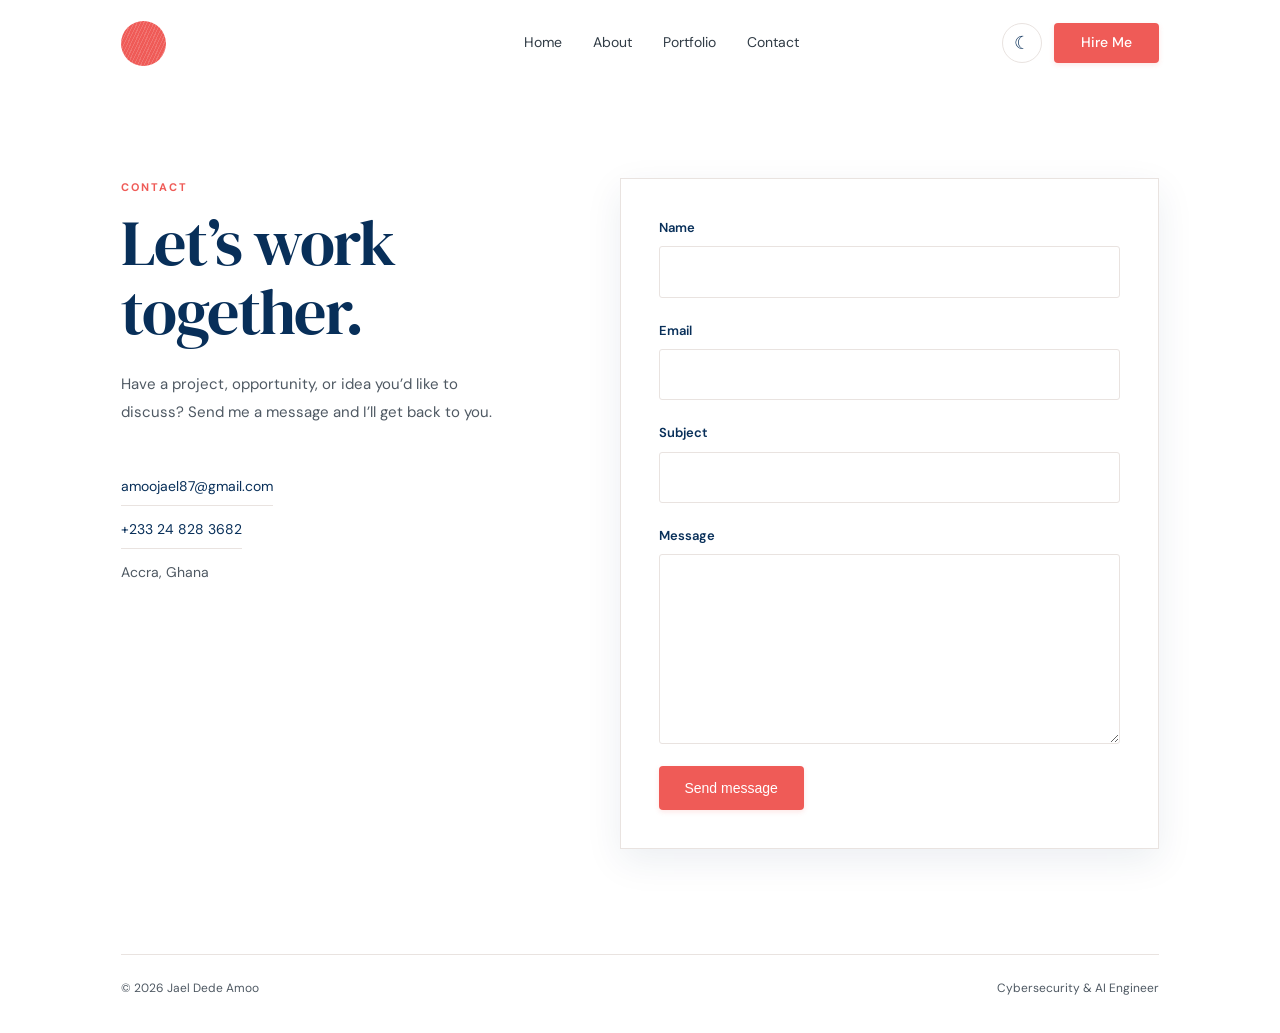
==== contact.html @ a6d91d96 "Add Formspree contact page" ====
<!DOCTYPE html>
<html lang="en">
<head>
  <meta charset="UTF-8" />
  <meta name="viewport" content="width=device-width, initial-scale=1.0" />
  <meta name="description" content="Contact Jael Dede Amoo — Cybersecurity & AI Engineer." />
  <title>Contact | Jael Dede Amoo</title>
  <link rel="preconnect" href="https://fonts.googleapis.com" />
  <link rel="preconnect" href="https://fonts.gstatic.com" crossorigin />
  <link href="https://fonts.googleapis.com/css2?family=DM+Sans:wght@400;500;600;700&family=DM+Serif+Display&display=swap" rel="stylesheet" />
  <link rel="stylesheet" href="styles.css" />
</head>
<body>
  <header class="site-header">
    <a class="brand" href="index.html#home" aria-label="Jael Dede Amoo home"></a>

    <nav class="nav" aria-label="Primary navigation">
      <a href="index.html#home">Home</a>
      <a href="index.html#about">About</a>
      <a href="index.html#portfolio">Portfolio</a>
      <a href="contact.html" aria-current="page">Contact</a>
    </nav>

    <div class="header-actions">
      <button class="theme-toggle" id="theme-toggle" type="button" aria-label="Switch to dark mode" title="Switch to dark mode">
        <span id="theme-icon" aria-hidden="true">☾</span>
      </button>
      <a class="button button-small" href="contact.html">Hire Me</a>
    </div>
  </header>

  <main class="contact-page">
    <section class="contact-hero">
      <div class="contact-intro">
        <div class="section-label">CONTACT</div>
        <h1>Let’s work together.</h1>
        <p>
          Have a project, opportunity, or idea you’d like to discuss?
          Send me a message and I’ll get back to you.
        </p>

        <div class="contact-info">
          <a href="mailto:amoojael87@gmail.com">amoojael87@gmail.com</a>
          <a href="tel:+233248283682">+233 24 828 3682</a>
          <span>Accra, Ghana</span>
        </div>
      </div>

      <form class="contact-form" action="https://formspree.io/f/mwlpyzjj" method="POST">
        <div class="form-field">
          <label for="name">Name</label>
          <input id="name" type="text" name="name" autocomplete="name" required />
        </div>

        <div class="form-field">
          <label for="email">Email</label>
          <input id="email" type="email" name="email" autocomplete="email" required />
        </div>

        <div class="form-field">
          <label for="subject">Subject</label>
          <input id="subject" type="text" name="subject" required />
        </div>

        <div class="form-field">
          <label for="message">Message</label>
          <textarea id="message" name="message" rows="7" required></textarea>
        </div>

        <button class="button contact-submit" type="submit">Send message</button>
      </form>
    </section>
  </main>

  <footer>
    <span>© <span id="year"></span> Jael Dede Amoo</span>
    <span>Cybersecurity &amp; AI Engineer</span>
  </footer>

  <script src="script.js"></script>
</body>
</html>
---- styles.css ----
:root {
  color-scheme: light;
  --background: #ffffff;
  --navy: #082f59;
  --coral: #ef5b57;
  --body: #4f5963;
  --line: #e9e3e0;
  --white: #ffffff;
  --surface: #ffffff;
  --input: #ffffff;
  --shadow: rgba(8, 47, 89, .08);
}

* {
  box-sizing: border-box;
  margin: 0;
  padding: 0;
}

html {
  scroll-behavior: smooth;
}

body {
  background: var(--background);
  color: var(--navy);
  font-family: "DM Sans", sans-serif;
  line-height: 1.65;
}

a {
  color: inherit;
  text-decoration: none;
}

.site-header {
  width: 100%;
  max-width: 1200px;
  height: 86px;
  margin: 0 auto;
  padding: 0 81px;
  display: flex;
  align-items: center;
  justify-content: space-between;
}

.brand {
  width: 45px;
  height: 45px;
  border-radius: 50%;
  display: block;
  background:
    repeating-linear-gradient(
      115deg,
      rgba(255,255,255,.16) 0,
      rgba(255,255,255,.16) 1px,
      transparent 1px,
      transparent 3px
    ),
    var(--coral);
}

.nav {
  display: flex;
  align-items: center;
  gap: 31px;
  margin-left: 155px;
}

.nav a {
  color: #303b45;
  font-size: 14px;
  font-weight: 400;
}

.nav a:hover {
  color: var(--coral);
}

.button {
  display: inline-flex;
  align-items: center;
  justify-content: center;
  border: 0;
  border-radius: 4px;
  background: var(--coral);
  color: var(--white);
  font-size: 14px;
  font-weight: 500;
  box-shadow: 0 2px 5px rgba(239,91,87,.15);
  transition: transform .2s ease, filter .2s ease;
}

.button:hover {
  transform: translateY(-1px);
  filter: brightness(.98);
}

.button-small {
  min-width: 105px;
  height: 40px;
}

.hero {
  width: 100%;
  max-width: 1200px;
  min-height: 544px;
  margin: 0 auto;
  padding: 0 81px;
  display: grid;
  grid-template-columns: 1fr 1fr;
  position: relative;
  overflow: hidden;
}

.social-rail {
  position: absolute;
  left: 84px;
  top: 121px;
  z-index: 5;
  display: flex;
  flex-direction: column;
  align-items: flex-start;
  gap: 13px;
}

.social-rail a {
  width: 24px;
  height: 24px;
  display: flex;
  align-items: center;
  justify-content: center;
  color: var(--navy);
  font-size: 17px;
  font-weight: 700;
  line-height: 1;
}

.social-rail a:first-child {
  font-family: Arial, sans-serif;
  font-size: 20px;
}

.social-rail a:last-child {
  font-size: 13px;
  letter-spacing: -.04em;
}

.hero-copy {
  padding-left: 51px;
  padding-top: 118px;
  position: relative;
  z-index: 3;
}

.hero-copy h1 {
  max-width: 610px;
  color: var(--navy);
  font-family: "DM Serif Display", serif;
  font-size: clamp(43px, 4.6vw, 61px);
  font-weight: 400;
  line-height: 1.15;
  letter-spacing: -.025em;
}

.hero-copy p {
  max-width: 500px;
  margin-top: 24px;
  color: var(--body);
  font-size: 14px;
  line-height: 1.9;
}

.learn-button {
  width: 130px;
  height: 41px;
  margin-top: 43px;
}

.hero-image {
  position: relative;
  height: 544px;
  display: flex;
  align-items: flex-start;
  justify-content: center;
}

.hero-image img {
  width: 415px;
  height: 550px;
  object-fit: cover;
  object-position: center top;
  margin-top: 2px;
  display: block;
}

.content-section {
  width: min(1038px, calc(100% - 48px));
  margin: 0 auto;
  padding: 110px 0;
  border-top: 1px solid var(--line);
}

.section-label {
  color: var(--coral);
  font-size: 11px;
  font-weight: 700;
  letter-spacing: .18em;
  margin-bottom: 12px;
}

.content-section h2,
.contact-section h2 {
  max-width: 750px;
  font-family: "DM Serif Display", serif;
  font-size: 48px;
  font-weight: 400;
  line-height: 1.15;
  letter-spacing: -.025em;
}

.two-column {
  display: grid;
  grid-template-columns: 1fr 1fr;
  gap: 65px;
  margin-top: 34px;
  color: var(--body);
}

.experience-list {
  margin-top: 45px;
  border-top: 1px solid var(--line);
}

.experience-list article {
  display: grid;
  grid-template-columns: 190px 1fr;
  gap: 35px;
  padding: 30px 0;
  border-bottom: 1px solid var(--line);
}

.experience-list article > span {
  color: var(--coral);
  font-size: 12px;
  font-weight: 600;
}

.experience-list h3 {
  font-family: "DM Serif Display", serif;
  font-size: 28px;
  font-weight: 400;
}

.experience-list strong {
  display: block;
  font-size: 13px;
  margin: 2px 0 7px;
}

.experience-list p {
  color: var(--body);
  font-size: 14px;
  max-width: 700px;
}

.skill-grid {
  display: grid;
  grid-template-columns: 1fr 1fr;
  margin-top: 45px;
  border-top: 1px solid var(--line);
  border-left: 1px solid var(--line);
}

.skill-grid div {
  min-height: 160px;
  padding: 30px;
  border-right: 1px solid var(--line);
  border-bottom: 1px solid var(--line);
  display: flex;
  flex-direction: column;
  gap: 8px;
}

.skill-grid b {
  font-family: "DM Serif Display", serif;
  font-size: 27px;
  font-weight: 400;
}

.skill-grid span {
  color: var(--body);
  font-size: 14px;
}

.contact-section {
  width: min(1038px, calc(100% - 48px));
  margin: 0 auto;
  padding: 100px 0 115px;
  border-top: 1px solid var(--line);
  display: grid;
  grid-template-columns: 1fr 1fr;
  gap: 80px;
}

.contact-details {
  display: flex;
  flex-direction: column;
  justify-content: end;
  gap: 12px;
}

.contact-details a {
  font-weight: 600;
  padding-bottom: 8px;
  border-bottom: 1px solid var(--line);
}

.contact-details span {
  color: var(--body);
}

footer {
  width: min(1038px, calc(100% - 48px));
  margin: 0 auto;
  padding: 24px 0 35px;
  border-top: 1px solid var(--line);
  display: flex;
  justify-content: space-between;
  color: var(--body);
  font-size: 12px;
}

@media (max-width: 900px) {
  .site-header {
    padding: 0 30px;
  }

  .nav {
    margin-left: 0;
  }

  .hero {
    padding: 0 30px;
  }

  .social-rail {
    left: 33px;
  }

  .hero-copy {
    padding-left: 35px;
  }

  .hero-copy h1 {
    font-size: 44px;
  }

  .hero-image img {
    width: 360px;
    height: 520px;
  }
}

@media (max-width: 700px) {
  .site-header {
    height: 75px;
    padding: 0 20px;
  }

  .nav {
    display: none;
  }

  .hero {
    display: block;
    min-height: 820px;
    padding: 0 20px;
  }

  .social-rail {
    left: 22px;
    top: 105px;
  }

  .hero-copy {
    padding: 90px 20px 0 42px;
  }

  .hero-copy h1 {
    font-size: 43px;
  }

  .hero-image {
    height: 390px;
    margin-top: 25px;
  }

  .hero-image img {
    width: 300px;
    height: 398px;
  }

  .two-column,
  .contact-section {
    grid-template-columns: 1fr;
    gap: 30px;
  }

  .experience-list article {
    grid-template-columns: 1fr;
    gap: 8px;
  }

  .skill-grid {
    grid-template-columns: 1fr;
  }

  footer {
    flex-direction: column;
    gap: 5px;
  }
}


/* Header actions and theme switch */
.header-actions {
  display: flex;
  align-items: center;
  gap: 12px;
}

.theme-toggle {
  width: 40px;
  height: 40px;
  border: 1px solid var(--line);
  border-radius: 50%;
  background: transparent;
  color: var(--navy);
  display: inline-flex;
  align-items: center;
  justify-content: center;
  cursor: pointer;
  font-size: 18px;
  transition: background .2s ease, border-color .2s ease, color .2s ease, transform .2s ease;
}

.theme-toggle:hover {
  transform: translateY(-1px);
  background: var(--surface);
}

body.dark-mode {
  color-scheme: dark;
  --background: #0b1624;
  --navy: #f5f7fa;
  --coral: #ff706b;
  --body: #b8c1cc;
  --line: #263547;
  --white: #ffffff;
  --surface: #142235;
  --input: #101d2d;
  --shadow: rgba(0, 0, 0, .22);
}

body.dark-mode .nav a {
  color: #d9e0e7;
}

body.dark-mode .theme-toggle {
  background: var(--surface);
}

body.dark-mode .brand {
  box-shadow: 0 0 0 1px rgba(255,255,255,.05);
}

.contact-page {
  width: min(1038px, calc(100% - 48px));
  margin: 0 auto;
}

.contact-hero {
  min-height: calc(100vh - 86px - 83px);
  padding: 92px 0 105px;
  display: grid;
  grid-template-columns: .85fr 1.15fr;
  gap: 100px;
  align-items: start;
}

.contact-intro h1 {
  max-width: 520px;
  font-family: "DM Serif Display", serif;
  font-size: clamp(52px, 5vw, 68px);
  font-weight: 400;
  line-height: 1.08;
  letter-spacing: -.025em;
}

.contact-intro > p {
  max-width: 450px;
  margin-top: 25px;
  color: var(--body);
  font-size: 15px;
  line-height: 1.85;
}

.contact-info {
  display: flex;
  flex-direction: column;
  gap: 12px;
  margin-top: 48px;
  font-size: 14px;
}

.contact-info a {
  width: fit-content;
  padding-bottom: 7px;
  border-bottom: 1px solid var(--line);
}

.contact-info span {
  color: var(--body);
}

.contact-form {
  padding: 38px;
  background: var(--surface);
  border: 1px solid var(--line);
  box-shadow: 0 12px 35px var(--shadow);
}

.form-field {
  display: flex;
  flex-direction: column;
  gap: 8px;
  margin-bottom: 22px;
}

.form-field label {
  color: var(--navy);
  font-size: 13px;
  font-weight: 600;
}

.form-field input,
.form-field textarea {
  width: 100%;
  border: 1px solid var(--line);
  border-radius: 3px;
  background: var(--input);
  color: var(--navy);
  font: inherit;
  font-size: 14px;
  padding: 13px 14px;
  outline: none;
  transition: border-color .2s ease, box-shadow .2s ease;
}

.form-field textarea {
  min-height: 170px;
  resize: vertical;
}

.form-field input:focus,
.form-field textarea:focus {
  border-color: var(--coral);
  box-shadow: 0 0 0 3px rgba(239, 91, 87, .1);
}

.contact-submit {
  min-width: 145px;
  height: 44px;
  padding: 0 22px;
  cursor: pointer;
}

@media (max-width: 900px) {
  .header-actions {
    gap: 8px;
  }

  .contact-hero {
    grid-template-columns: 1fr;
    gap: 55px;
    padding: 75px 0 85px;
  }

  .contact-form {
    padding: 30px;
  }
}

@media (max-width: 700px) {
  .header-actions .button-small {
    min-width: 88px;
  }

  .theme-toggle {
    width: 38px;
    height: 38px;
  }

  .contact-page {
    width: min(100% - 40px, 1038px);
  }

  .contact-hero {
    padding: 55px 0 70px;
  }

  .contact-intro h1 {
    font-size: 48px;
  }

  .contact-form {
    padding: 24px;
  }
}
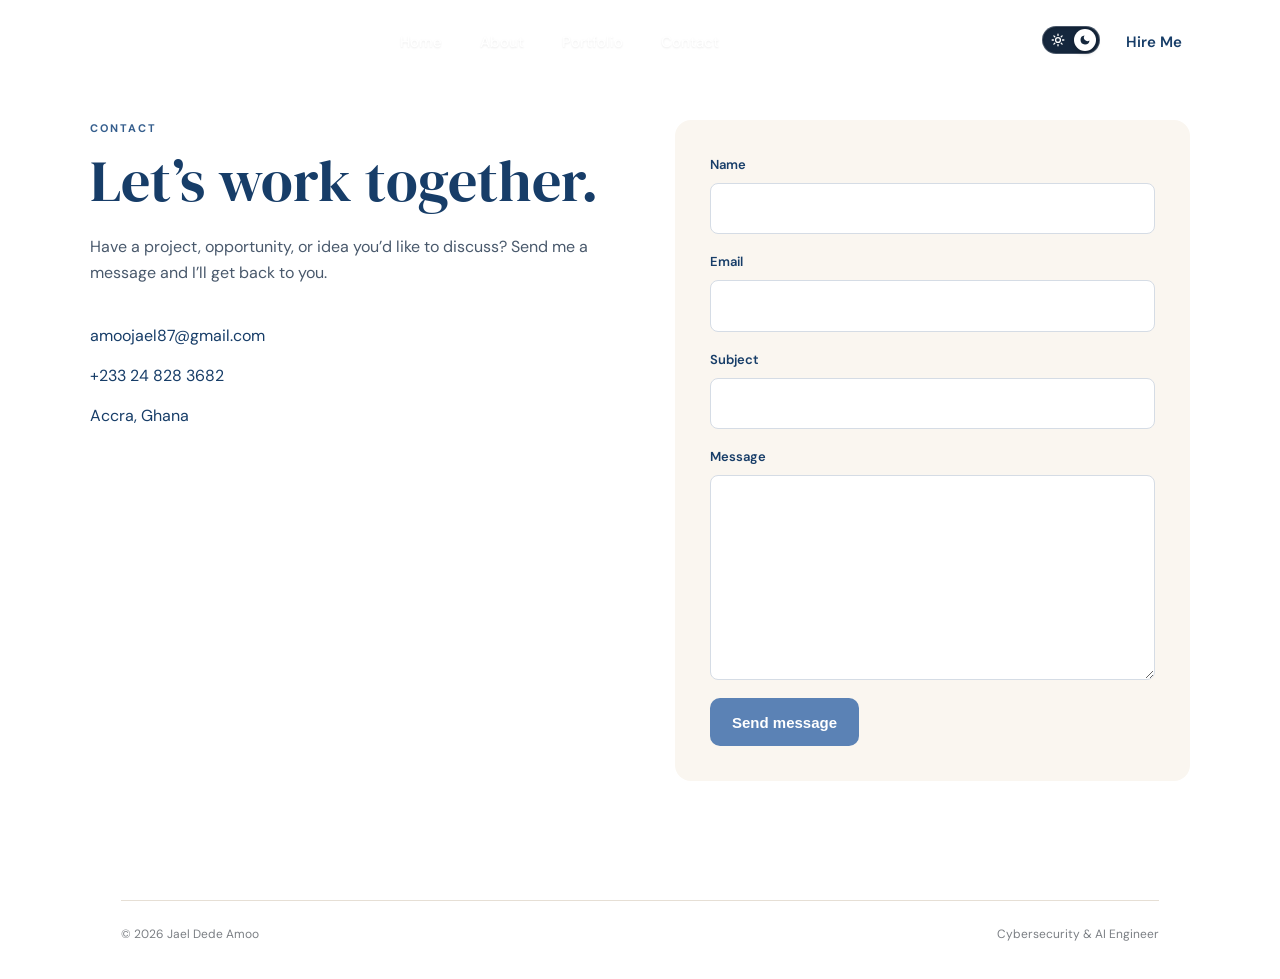
==== commit c4d74f4e: "Redesign hero section to match reference mockup with transparent portrait and responsive wave" ====
--- a/contact.html
+++ b/contact.html
@@ -23,7 +23,17 @@
 
     <div class="header-actions">
       <button class="theme-toggle" id="theme-toggle" type="button" aria-label="Switch to dark mode" title="Switch to dark mode">
-        <span id="theme-icon" aria-hidden="true">☾</span>
+        <span class="toggle-sun" aria-hidden="true">
+          <svg viewBox="0 0 24 24" width="14" height="14" fill="none" stroke="currentColor" stroke-width="2.2" stroke-linecap="round">
+            <circle cx="12" cy="12" r="4.2"></circle>
+            <path d="M12 2v2.2M12 19.8V22M4.93 4.93l1.56 1.56M17.51 17.51l1.56 1.56M2 12h2.2M19.8 12H22M4.93 19.07l1.56-1.56M17.51 6.49l1.56-1.56"></path>
+          </svg>
+        </span>
+        <span class="toggle-thumb" aria-hidden="true">
+          <svg class="thumb-moon" viewBox="0 0 24 24" width="12" height="12" fill="currentColor">
+            <path d="M21 12.79A9 9 0 1 1 11.21 3 7 7 0 0 0 21 12.79z"></path>
+          </svg>
+        </span>
       </button>
       <a class="button button-small" href="contact.html">Hire Me</a>
     </div>
--- a/styles.css
+++ b/styles.css
@@ -1,14 +1,14 @@
 :root {
   color-scheme: light;
+  --blue: #5b82b5;
+  --blue-dark: #355e8d;
+  --ivory: #faf6f0;
+  --ivory-card: #fbf8f2;
+  --ink: #173d68;
+  --ink-heading: #132b47;
+  --text-body: #49596c;
+  --line: #e6dfd5;
   --background: #ffffff;
-  --navy: #082f59;
-  --coral: #ef5b57;
-  --body: #4f5963;
-  --line: #e9e3e0;
-  --white: #ffffff;
-  --surface: #ffffff;
-  --input: #ffffff;
-  --shadow: rgba(8, 47, 89, .08);
 }
 
 * {
@@ -23,9 +23,9 @@
 
 body {
   background: var(--background);
-  color: var(--navy);
+  color: var(--ink);
   font-family: "DM Sans", sans-serif;
-  line-height: 1.65;
+  line-height: 1.6;
 }
 
 a {
@@ -33,165 +33,283 @@
   text-decoration: none;
 }
 
+/* Outer Canvas Shell */
+.portfolio-shell {
+  min-height: 100vh;
+  padding: 42px 36px;
+  background: var(--blue);
+  display: flex;
+  align-items: center;
+  justify-content: center;
+  transition: background 0.3s ease;
+}
+
+/* Rounded Showcase Card */
+.portfolio-card {
+  width: min(1360px, 100%);
+  height: min(710px, calc(100vh - 84px));
+  min-height: 620px;
+  position: relative;
+  overflow: hidden;
+  border-radius: 26px;
+  background: var(--ivory-card);
+  box-shadow: 0 25px 60px -12px rgba(18, 38, 64, 0.3), 0 0 0 1px rgba(255, 255, 255, 0.3) inset;
+  transition: background 0.3s ease;
+}
+
+/* Wave Background SVG */
+.hero-wave {
+  position: absolute;
+  inset: 0;
+  width: 100%;
+  height: 100%;
+  pointer-events: none;
+  z-index: 1;
+}
+
+.hero-wave path {
+  fill: var(--blue);
+  transition: fill 0.3s ease;
+}
+
+/* Header Navbar */
 .site-header {
-  width: 100%;
-  max-width: 1200px;
-  height: 86px;
-  margin: 0 auto;
-  padding: 0 81px;
+  position: absolute;
+  top: 0;
+  left: 0;
+  right: 0;
+  height: 84px;
+  padding: 0 76px;
+  z-index: 10;
   display: flex;
   align-items: center;
   justify-content: space-between;
 }
 
-.brand {
-  width: 45px;
-  height: 45px;
-  border-radius: 50%;
-  display: block;
-  background:
-    repeating-linear-gradient(
-      115deg,
-      rgba(255,255,255,.16) 0,
-      rgba(255,255,255,.16) 1px,
-      transparent 1px,
-      transparent 3px
-    ),
-    var(--coral);
+.brand-name {
+  font-size: 18px;
+  font-weight: 600;
+  color: var(--ink);
+  letter-spacing: -0.01em;
+  transition: color 0.3s ease;
 }
 
 .nav {
   display: flex;
   align-items: center;
-  gap: 31px;
-  margin-left: 155px;
+  gap: 38px;
 }
 
 .nav a {
-  color: #303b45;
-  font-size: 14px;
-  font-weight: 400;
+  font-size: 15px;
+  font-weight: 500;
+  color: #ffffff;
+  text-shadow: 0 1px 2px rgba(0, 0, 0, 0.08);
+  transition: opacity 0.2s ease, transform 0.2s ease;
 }
 
 .nav a:hover {
-  color: var(--coral);
-}
-
-.button {
+  opacity: 0.82;
+  transform: translateY(-1px);
+}
+
+/* Theme Toggle Pill Switch */
+.theme-toggle {
+  width: 58px;
+  height: 28px;
+  border-radius: 20px;
+  background: #15273d;
+  border: 1px solid rgba(255, 255, 255, 0.22);
+  position: relative;
   display: inline-flex;
   align-items: center;
+  justify-content: space-between;
+  padding: 2px 3px;
+  cursor: pointer;
+  box-shadow: inset 0 1px 3px rgba(0, 0, 0, 0.2);
+  transition: background 0.3s ease, border-color 0.3s ease;
+}
+
+.toggle-sun {
+  display: inline-flex;
+  align-items: center;
   justify-content: center;
-  border: 0;
-  border-radius: 4px;
-  background: var(--coral);
-  color: var(--white);
-  font-size: 14px;
-  font-weight: 500;
-  box-shadow: 0 2px 5px rgba(239,91,87,.15);
-  transition: transform .2s ease, filter .2s ease;
-}
-
-.button:hover {
-  transform: translateY(-1px);
-  filter: brightness(.98);
-}
-
-.button-small {
-  min-width: 105px;
-  height: 40px;
-}
-
+  width: 20px;
+  height: 20px;
+  color: #ffffff;
+  margin-left: 2px;
+  transition: color 0.3s ease;
+}
+
+.toggle-thumb {
+  width: 22px;
+  height: 22px;
+  border-radius: 50%;
+  background: #ffffff;
+  display: inline-flex;
+  align-items: center;
+  justify-content: center;
+  color: #15273d;
+  box-shadow: 0 2px 5px rgba(0, 0, 0, 0.25);
+  transition: transform 0.3s cubic-bezier(0.4, 0, 0.2, 1), background 0.3s ease, color 0.3s ease;
+}
+
+/* Hero Section */
 .hero {
+  position: relative;
   width: 100%;
-  max-width: 1200px;
-  min-height: 544px;
-  margin: 0 auto;
-  padding: 0 81px;
-  display: grid;
-  grid-template-columns: 1fr 1fr;
-  position: relative;
-  overflow: hidden;
-}
-
-.social-rail {
-  position: absolute;
-  left: 84px;
-  top: 121px;
-  z-index: 5;
+  height: 100%;
+  z-index: 2;
+  display: flex;
+  align-items: center;
+  padding: 50px 76px 0;
+}
+
+.hero-copy {
+  width: min(580px, 54%);
+  z-index: 4;
+  padding-bottom: 24px;
+}
+
+.eyebrow {
+  font-size: 13px;
+  font-weight: 700;
+  letter-spacing: 0.14em;
+  text-transform: uppercase;
+  color: var(--blue-dark);
+  margin-bottom: 18px;
+  transition: color 0.3s ease;
+}
+
+.hero-title {
   display: flex;
   flex-direction: column;
-  align-items: flex-start;
-  gap: 13px;
-}
-
-.social-rail a {
-  width: 24px;
-  height: 24px;
+  font-family: "DM Serif Display", Georgia, serif;
+  font-size: clamp(42px, 4.3vw, 62px);
+  font-weight: 400;
+  line-height: 1.1;
+  letter-spacing: -0.03em;
+}
+
+.hero-greeting {
+  background: linear-gradient(135deg, #446992 0%, #15273d 85%);
+  -webkit-background-clip: text;
+  -webkit-text-fill-color: transparent;
+}
+
+.hero-name {
+  color: var(--ink-heading);
+  transition: color 0.3s ease;
+}
+
+.hero-description {
+  margin-top: 24px;
+  color: var(--text-body);
+  font-size: 15px;
+  line-height: 1.75;
+  max-width: 495px;
+  transition: color 0.3s ease;
+}
+
+/* Hero Action Buttons */
+.hero-buttons {
   display: flex;
   align-items: center;
+  gap: 14px;
+  margin-top: 32px;
+}
+
+.button {
+  height: 48px;
+  padding: 0 22px;
+  border-radius: 10px;
+  display: inline-flex;
+  align-items: center;
   justify-content: center;
-  color: var(--navy);
-  font-size: 17px;
-  font-weight: 700;
+  font-size: 15px;
+  font-weight: 600;
+  transition: transform 0.2s ease, box-shadow 0.2s ease, background 0.2s ease;
+}
+
+.button:hover {
+  transform: translateY(-1.5px);
+}
+
+.primary-button {
+  min-width: 142px;
+  background: var(--blue);
+  color: #ffffff;
+  box-shadow: 0 6px 18px rgba(91, 130, 181, 0.28);
+  gap: 8px;
+}
+
+.primary-button:hover {
+  background: var(--blue-dark);
+  box-shadow: 0 8px 22px rgba(91, 130, 181, 0.38);
+}
+
+.btn-arrow {
+  font-size: 18px;
   line-height: 1;
-}
-
-.social-rail a:first-child {
-  font-family: Arial, sans-serif;
-  font-size: 20px;
-}
-
-.social-rail a:last-child {
-  font-size: 13px;
-  letter-spacing: -.04em;
-}
-
-.hero-copy {
-  padding-left: 51px;
-  padding-top: 118px;
-  position: relative;
+  transition: transform 0.2s ease;
+}
+
+.primary-button:hover .btn-arrow {
+  transform: translateX(3px);
+}
+
+.outline-button {
+  min-width: 146px;
+  border: 1px solid #9bb5d4;
+  background: #ffffff;
+  color: var(--ink);
+  gap: 9px;
+  box-shadow: 0 2px 6px rgba(0, 0, 0, 0.03);
+}
+
+.outline-button:hover {
+  border-color: var(--blue);
+  box-shadow: 0 4px 12px rgba(91, 130, 181, 0.15);
+}
+
+.linkedin-mark {
+  width: 22px;
+  height: 22px;
+  border-radius: 5px;
+  background: #0a66c2;
+  color: #ffffff;
+  display: inline-flex;
+  align-items: center;
+  justify-content: center;
+}
+
+/* Hero Portrait Visual */
+.hero-image {
+  position: absolute;
+  right: 50px;
+  bottom: 0;
+  width: 490px;
+  height: 87%;
+  max-height: 600px;
   z-index: 3;
-}
-
-.hero-copy h1 {
-  max-width: 610px;
-  color: var(--navy);
-  font-family: "DM Serif Display", serif;
-  font-size: clamp(43px, 4.6vw, 61px);
-  font-weight: 400;
-  line-height: 1.15;
-  letter-spacing: -.025em;
-}
-
-.hero-copy p {
-  max-width: 500px;
-  margin-top: 24px;
-  color: var(--body);
-  font-size: 14px;
-  line-height: 1.9;
-}
-
-.learn-button {
-  width: 130px;
-  height: 41px;
-  margin-top: 43px;
-}
-
-.hero-image {
-  position: relative;
-  height: 544px;
   display: flex;
-  align-items: flex-start;
+  align-items: flex-end;
   justify-content: center;
+  pointer-events: none;
 }
 
 .hero-image img {
-  width: 415px;
-  height: 550px;
-  object-fit: cover;
-  object-position: center top;
-  margin-top: 2px;
+  width: 100%;
+  height: 100%;
+  object-fit: contain;
+  object-position: bottom center;
   display: block;
+  filter: drop-shadow(0 15px 30px rgba(10, 24, 43, 0.18));
+}
+
+/* Below Content Sections */
+.below-content {
+  background: var(--background);
 }
 
 .content-section {
@@ -202,21 +320,20 @@
 }
 
 .section-label {
-  color: var(--coral);
+  color: var(--blue-dark);
   font-size: 11px;
   font-weight: 700;
-  letter-spacing: .18em;
+  letter-spacing: 0.18em;
   margin-bottom: 12px;
 }
 
-.content-section h2,
-.contact-section h2 {
+.content-section h2 {
   max-width: 750px;
   font-family: "DM Serif Display", serif;
   font-size: 48px;
   font-weight: 400;
   line-height: 1.15;
-  letter-spacing: -.025em;
+  color: var(--ink);
 }
 
 .two-column {
@@ -224,7 +341,7 @@
   grid-template-columns: 1fr 1fr;
   gap: 65px;
   margin-top: 34px;
-  color: var(--body);
+  color: var(--text-body);
 }
 
 .experience-list {
@@ -241,7 +358,7 @@
 }
 
 .experience-list article > span {
-  color: var(--coral);
+  color: var(--blue-dark);
   font-size: 12px;
   font-weight: 600;
 }
@@ -250,6 +367,7 @@
   font-family: "DM Serif Display", serif;
   font-size: 28px;
   font-weight: 400;
+  color: var(--ink);
 }
 
 .experience-list strong {
@@ -259,65 +377,9 @@
 }
 
 .experience-list p {
-  color: var(--body);
+  color: var(--text-body);
   font-size: 14px;
   max-width: 700px;
-}
-
-.skill-grid {
-  display: grid;
-  grid-template-columns: 1fr 1fr;
-  margin-top: 45px;
-  border-top: 1px solid var(--line);
-  border-left: 1px solid var(--line);
-}
-
-.skill-grid div {
-  min-height: 160px;
-  padding: 30px;
-  border-right: 1px solid var(--line);
-  border-bottom: 1px solid var(--line);
-  display: flex;
-  flex-direction: column;
-  gap: 8px;
-}
-
-.skill-grid b {
-  font-family: "DM Serif Display", serif;
-  font-size: 27px;
-  font-weight: 400;
-}
-
-.skill-grid span {
-  color: var(--body);
-  font-size: 14px;
-}
-
-.contact-section {
-  width: min(1038px, calc(100% - 48px));
-  margin: 0 auto;
-  padding: 100px 0 115px;
-  border-top: 1px solid var(--line);
-  display: grid;
-  grid-template-columns: 1fr 1fr;
-  gap: 80px;
-}
-
-.contact-details {
-  display: flex;
-  flex-direction: column;
-  justify-content: end;
-  gap: 12px;
-}
-
-.contact-details a {
-  font-weight: 600;
-  padding-bottom: 8px;
-  border-bottom: 1px solid var(--line);
-}
-
-.contact-details span {
-  color: var(--body);
 }
 
 footer {
@@ -327,219 +389,127 @@
   border-top: 1px solid var(--line);
   display: flex;
   justify-content: space-between;
-  color: var(--body);
+  color: #7b7f84;
   font-size: 12px;
 }
 
-@media (max-width: 900px) {
-  .site-header {
-    padding: 0 30px;
-  }
-
-  .nav {
-    margin-left: 0;
-  }
-
-  .hero {
-    padding: 0 30px;
-  }
-
-  .social-rail {
-    left: 33px;
-  }
-
-  .hero-copy {
-    padding-left: 35px;
-  }
-
-  .hero-copy h1 {
-    font-size: 44px;
-  }
-
-  .hero-image img {
-    width: 360px;
-    height: 520px;
-  }
-}
-
-@media (max-width: 700px) {
-  .site-header {
-    height: 75px;
-    padding: 0 20px;
-  }
-
-  .nav {
-    display: none;
-  }
-
-  .hero {
-    display: block;
-    min-height: 820px;
-    padding: 0 20px;
-  }
-
-  .social-rail {
-    left: 22px;
-    top: 105px;
-  }
-
-  .hero-copy {
-    padding: 90px 20px 0 42px;
-  }
-
-  .hero-copy h1 {
-    font-size: 43px;
-  }
-
-  .hero-image {
-    height: 390px;
-    margin-top: 25px;
-  }
-
-  .hero-image img {
-    width: 300px;
-    height: 398px;
-  }
-
-  .two-column,
-  .contact-section {
-    grid-template-columns: 1fr;
-    gap: 30px;
-  }
-
-  .experience-list article {
-    grid-template-columns: 1fr;
-    gap: 8px;
-  }
-
-  .skill-grid {
-    grid-template-columns: 1fr;
-  }
-
-  footer {
-    flex-direction: column;
-    gap: 5px;
-  }
-}
-
-
-/* Header actions and theme switch */
-.header-actions {
-  display: flex;
-  align-items: center;
-  gap: 12px;
-}
-
-.theme-toggle {
-  width: 40px;
-  height: 40px;
-  border: 1px solid var(--line);
-  border-radius: 50%;
-  background: transparent;
-  color: var(--navy);
-  display: inline-flex;
-  align-items: center;
-  justify-content: center;
-  cursor: pointer;
-  font-size: 18px;
-  transition: background .2s ease, border-color .2s ease, color .2s ease, transform .2s ease;
-}
-
-.theme-toggle:hover {
-  transform: translateY(-1px);
-  background: var(--surface);
-}
-
+/* Dark Mode Theme Styles */
 body.dark-mode {
   color-scheme: dark;
   --background: #0b1624;
-  --navy: #f5f7fa;
-  --coral: #ff706b;
-  --body: #b8c1cc;
-  --line: #263547;
-  --white: #ffffff;
-  --surface: #142235;
-  --input: #101d2d;
-  --shadow: rgba(0, 0, 0, .22);
-}
-
-body.dark-mode .nav a {
-  color: #d9e0e7;
+  --blue: #2a4366;
+  --blue-dark: #b8cde4;
+  --ivory: #111e30;
+  --ivory-card: #142236;
+  --ink: #f0f4f8;
+  --ink-heading: #ffffff;
+  --text-body: #a2b4c7;
+  --line: #22354c;
+}
+
+body.dark-mode .portfolio-shell {
+  background: #09131f;
+}
+
+body.dark-mode .portfolio-card {
+  box-shadow: 0 25px 60px -12px rgba(0, 0, 0, 0.5), 0 0 0 1px rgba(255, 255, 255, 0.08) inset;
+}
+
+body.dark-mode .hero-wave path {
+  fill: #223753;
+}
+
+body.dark-mode .brand-name {
+  color: #f0f4f8;
+}
+
+body.dark-mode .hero-greeting {
+  background: linear-gradient(135deg, #a2c2e6 0%, #f0f4f8 85%);
+  -webkit-background-clip: text;
+  -webkit-text-fill-color: transparent;
+}
+
+body.dark-mode .hero-description {
+  color: #a2b4c7;
+}
+
+body.dark-mode .outline-button {
+  background: #142236;
+  color: #e5edf5;
+  border-color: #3b577a;
 }
 
 body.dark-mode .theme-toggle {
-  background: var(--surface);
-}
-
-body.dark-mode .brand {
-  box-shadow: 0 0 0 1px rgba(255,255,255,.05);
-}
-
+  background: #0a1420;
+  border-color: rgba(255, 255, 255, 0.15);
+}
+
+body.dark-mode .toggle-sun {
+  color: rgba(255, 255, 255, 0.35);
+}
+
+body.dark-mode .toggle-thumb {
+  transform: translateX(-28px);
+  background: #f0f4f8;
+  color: #15273d;
+}
+
+/* Contact Page Styles */
 .contact-page {
-  width: min(1038px, calc(100% - 48px));
+  min-height: 100vh;
+  background: var(--background);
+  color: var(--ink);
+}
+
+.contact-hero {
+  width: min(1100px, calc(100% - 48px));
   margin: 0 auto;
-}
-
-.contact-hero {
-  min-height: calc(100vh - 86px - 83px);
-  padding: 92px 0 105px;
+  padding: 120px 0 90px;
   display: grid;
-  grid-template-columns: .85fr 1.15fr;
-  gap: 100px;
-  align-items: start;
+  grid-template-columns: 1fr 1fr;
+  gap: 70px;
 }
 
 .contact-intro h1 {
-  max-width: 520px;
   font-family: "DM Serif Display", serif;
-  font-size: clamp(52px, 5vw, 68px);
+  font-size: 58px;
+  line-height: 1.08;
   font-weight: 400;
-  line-height: 1.08;
-  letter-spacing: -.025em;
-}
-
-.contact-intro > p {
-  max-width: 450px;
-  margin-top: 25px;
-  color: var(--body);
-  font-size: 15px;
-  line-height: 1.85;
+}
+
+.contact-intro p {
+  max-width: 510px;
+  margin-top: 22px;
+  color: var(--text-body);
 }
 
 .contact-info {
-  display: flex;
-  flex-direction: column;
-  gap: 12px;
-  margin-top: 48px;
-  font-size: 14px;
-}
-
-.contact-info a {
-  width: fit-content;
-  padding-bottom: 7px;
-  border-bottom: 1px solid var(--line);
-}
-
-.contact-info span {
-  color: var(--body);
+  margin-top: 38px;
+  display: grid;
+  gap: 14px;
+}
+
+.contact-info strong {
+  display: block;
+  font-size: 12px;
+  letter-spacing: 0.08em;
+  text-transform: uppercase;
+  color: var(--blue-dark);
 }
 
 .contact-form {
-  padding: 38px;
-  background: var(--surface);
-  border: 1px solid var(--line);
-  box-shadow: 0 12px 35px var(--shadow);
+  padding: 35px;
+  background: var(--ivory);
+  border-radius: 16px;
 }
 
 .form-field {
-  display: flex;
-  flex-direction: column;
-  gap: 8px;
-  margin-bottom: 22px;
+  display: grid;
+  gap: 7px;
+  margin-bottom: 18px;
 }
 
 .form-field label {
-  color: var(--navy);
   font-size: 13px;
   font-weight: 600;
 }
@@ -547,74 +517,207 @@
 .form-field input,
 .form-field textarea {
   width: 100%;
-  border: 1px solid var(--line);
-  border-radius: 3px;
-  background: var(--input);
-  color: var(--navy);
+  border: 1px solid #d5dce5;
+  border-radius: 8px;
+  background: #ffffff;
+  padding: 12px 13px;
   font: inherit;
-  font-size: 14px;
-  padding: 13px 14px;
+  color: #1f2933;
   outline: none;
-  transition: border-color .2s ease, box-shadow .2s ease;
-}
-
-.form-field textarea {
-  min-height: 170px;
-  resize: vertical;
 }
 
 .form-field input:focus,
 .form-field textarea:focus {
-  border-color: var(--coral);
-  box-shadow: 0 0 0 3px rgba(239, 91, 87, .1);
+  border-color: var(--blue);
+  box-shadow: 0 0 0 3px rgba(91, 130, 181, 0.15);
 }
 
 .contact-submit {
-  min-width: 145px;
-  height: 44px;
-  padding: 0 22px;
+  border: 0;
+  background: var(--blue);
+  color: #ffffff;
   cursor: pointer;
 }
 
-@media (max-width: 900px) {
-  .header-actions {
-    gap: 8px;
+/* Responsive Breakpoints */
+@media (max-width: 1100px) {
+  .portfolio-shell {
+    padding: 24px;
+  }
+
+  .portfolio-card {
+    height: 650px;
+  }
+
+  .site-header {
+    padding: 0 50px;
+  }
+
+  .hero {
+    padding: 40px 50px 0;
+  }
+
+  .hero-copy {
+    width: 52%;
+  }
+
+  .hero-image {
+    right: 20px;
+    width: 440px;
+    height: 84%;
+  }
+}
+
+@media (max-width: 860px) {
+  .portfolio-shell {
+    padding: 12px;
+    display: block;
+  }
+
+  .portfolio-card {
+    width: 100%;
+    min-height: 820px;
+    height: auto;
+    border-radius: 20px;
+  }
+
+  .site-header {
+    position: relative;
+    height: 76px;
+    padding: 0 28px;
+  }
+
+  .nav {
+    gap: 20px;
+  }
+
+  .nav a {
+    font-size: 14px;
+    color: var(--ink);
+  }
+
+  .hero {
+    min-height: auto;
+    padding: 20px 28px 40px;
+    display: flex;
+    flex-direction: column;
+    align-items: stretch;
+  }
+
+  .hero-copy {
+    width: 100%;
+    padding-bottom: 10px;
+  }
+
+  .hero-title {
+    font-size: 44px;
+  }
+
+  .hero-image {
+    position: relative;
+    right: auto;
+    bottom: auto;
+    width: 100%;
+    max-width: 380px;
+    height: 420px;
+    margin: 20px auto 0;
   }
 
   .contact-hero {
     grid-template-columns: 1fr;
-    gap: 55px;
-    padding: 75px 0 85px;
+    padding-top: 75px;
+  }
+}
+
+@media (max-width: 560px) {
+  .portfolio-shell {
+    padding: 0;
+  }
+
+  .portfolio-card {
+    border-radius: 0;
+  }
+
+  .site-header {
+    padding: 0 18px;
+  }
+
+  .brand-name {
+    font-size: 16px;
+  }
+
+  .nav {
+    gap: 14px;
+  }
+
+  .nav a {
+    font-size: 13px;
+  }
+
+  .theme-toggle {
+    width: 52px;
+    height: 26px;
+  }
+
+  .toggle-thumb {
+    width: 20px;
+    height: 20px;
+  }
+
+  body.dark-mode .toggle-thumb {
+    transform: translateX(-24px);
+  }
+
+  .eyebrow {
+    font-size: 12px;
+  }
+
+  .hero-title {
+    font-size: 36px;
+  }
+
+  .hero-description {
+    font-size: 14px;
+    margin-top: 18px;
+  }
+
+  .hero-buttons {
+    flex-wrap: wrap;
+    gap: 10px;
+  }
+
+  .primary-button,
+  .outline-button {
+    width: 100%;
+  }
+
+  .hero-image {
+    height: 330px;
+  }
+
+  .content-section {
+    padding: 75px 0;
+  }
+
+  .content-section h2 {
+    font-size: 36px;
+  }
+
+  .two-column {
+    grid-template-columns: 1fr;
+    gap: 25px;
+  }
+
+  footer {
+    flex-direction: column;
+    gap: 8px;
+  }
+
+  .contact-intro h1 {
+    font-size: 42px;
   }
 
   .contact-form {
-    padding: 30px;
-  }
-}
-
-@media (max-width: 700px) {
-  .header-actions .button-small {
-    min-width: 88px;
-  }
-
-  .theme-toggle {
-    width: 38px;
-    height: 38px;
-  }
-
-  .contact-page {
-    width: min(100% - 40px, 1038px);
-  }
-
-  .contact-hero {
-    padding: 55px 0 70px;
-  }
-
-  .contact-intro h1 {
-    font-size: 48px;
-  }
-
-  .contact-form {
-    padding: 24px;
-  }
-}
+    padding: 22px;
+  }
+}
